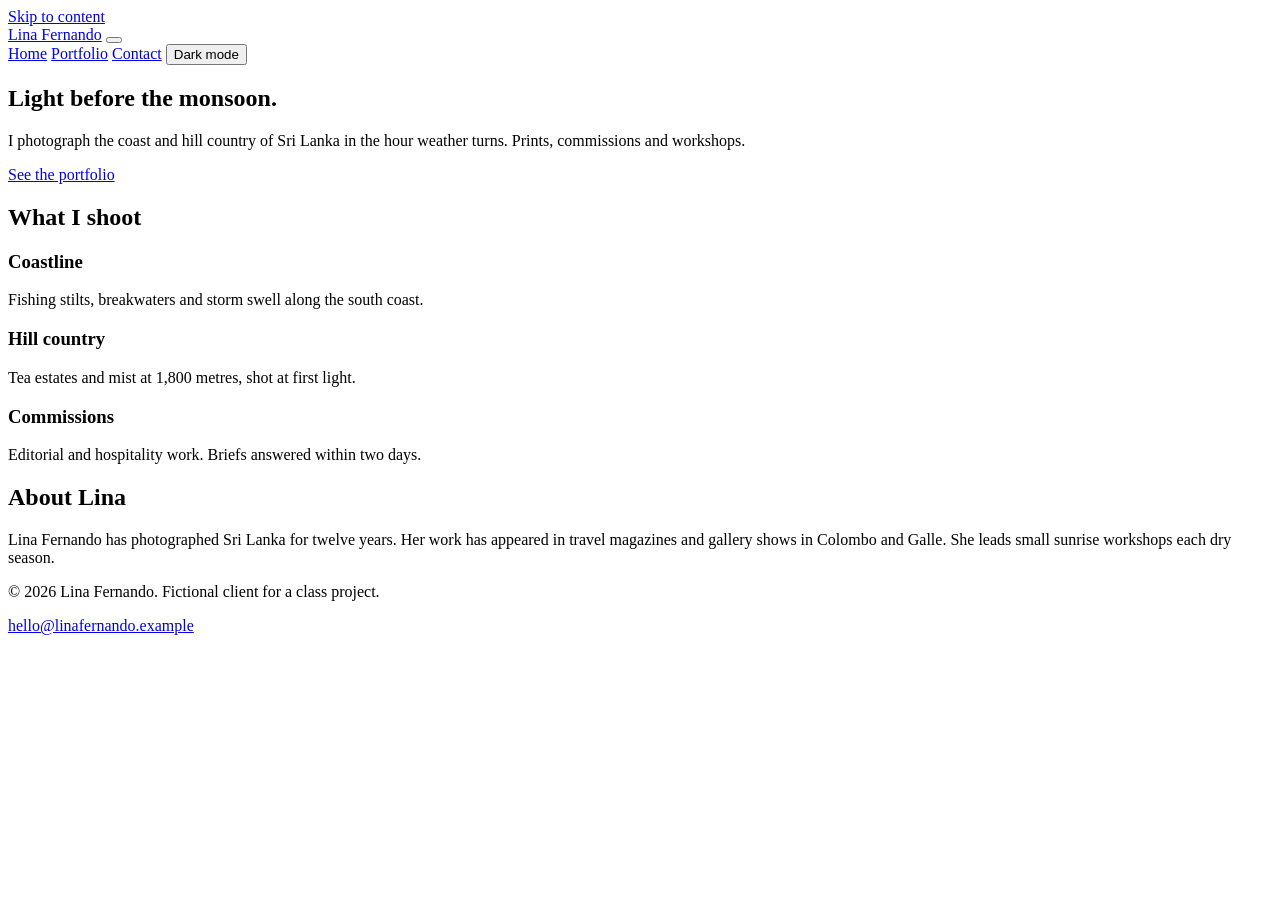
==== index.html @ 79440ab6 "Add files via upload" ====
<!DOCTYPE html>
<html lang="en">
<head>
<meta charset="UTF-8">
<meta name="viewport" content="width=device-width, initial-scale=1">
<title>Home | Lina Fernando Photography</title>
<meta name="description" content="Landscape and coastal photography by Lina Fernando, based in Sri Lanka.">
<link rel="preconnect" href="https://fonts.googleapis.com">
<link rel="stylesheet" href="https://fonts.googleapis.com/css2?family=Spectral:wght@400;600;800&family=Work+Sans:wght@400;500;600&display=swap">
<link rel="stylesheet" href="css/layout.css">
<link rel="stylesheet" href="css/style.css">
<script src="js/theme.js"></script>
</head>
<body>
<a class="skip" href="#main">Skip to content</a>
<header class="site-header">
  <a class="brand" href="index.html">Lina Fernando</a>
  <button class="menu-btn" id="menuBtn" aria-expanded="false" aria-controls="nav" aria-label="Toggle menu"><span></span><span></span><span></span></button>
  <nav id="nav" class="nav" aria-label="Main">
    <a href="index.html" aria-current="page">Home</a>
    <a href="portfolio.html">Portfolio</a>
    <a href="contact.html">Contact</a>
    <button id="themeBtn" class="theme-btn" aria-label="Toggle dark mode">Dark mode</button>
  </nav>
</header>
<main id="main">
  <section class="hero">
    <div class="hero-text">
      <h1>Light before the monsoon.</h1>
      <p>I photograph the coast and hill country of Sri Lanka in the hour weather turns. Prints, commissions and workshops.</p>
      <a class="btn" href="portfolio.html">See the portfolio</a>
    </div>
    <div class="hero-art" role="img" aria-label="Abstract sunrise over the sea"></div>
  </section>
  <section class="section">
    <h2>What I shoot</h2>
    <div class="grid-3">
      <article class="card"><h3>Coastline</h3><p>Fishing stilts, breakwaters and storm swell along the south coast.</p></article>
      <article class="card"><h3>Hill country</h3><p>Tea estates and mist at 1,800 metres, shot at first light.</p></article>
      <article class="card"><h3>Commissions</h3><p>Editorial and hospitality work. Briefs answered within two days.</p></article>
    </div>
  </section>
  <section class="section about">
    <h2>About Lina</h2>
    <p>Lina Fernando has photographed Sri Lanka for twelve years. Her work has appeared in travel magazines and gallery shows in Colombo and Galle. She leads small sunrise workshops each dry season.</p>
  </section>
</main>
<footer class="site-footer">
  <p>&copy; 2026 Lina Fernando. Fictional client for a class project.</p>
  <p><a href="contact.html">hello@linafernando.example</a></p>
</footer>
<script src="js/nav.js"></script>

</body>
</html>
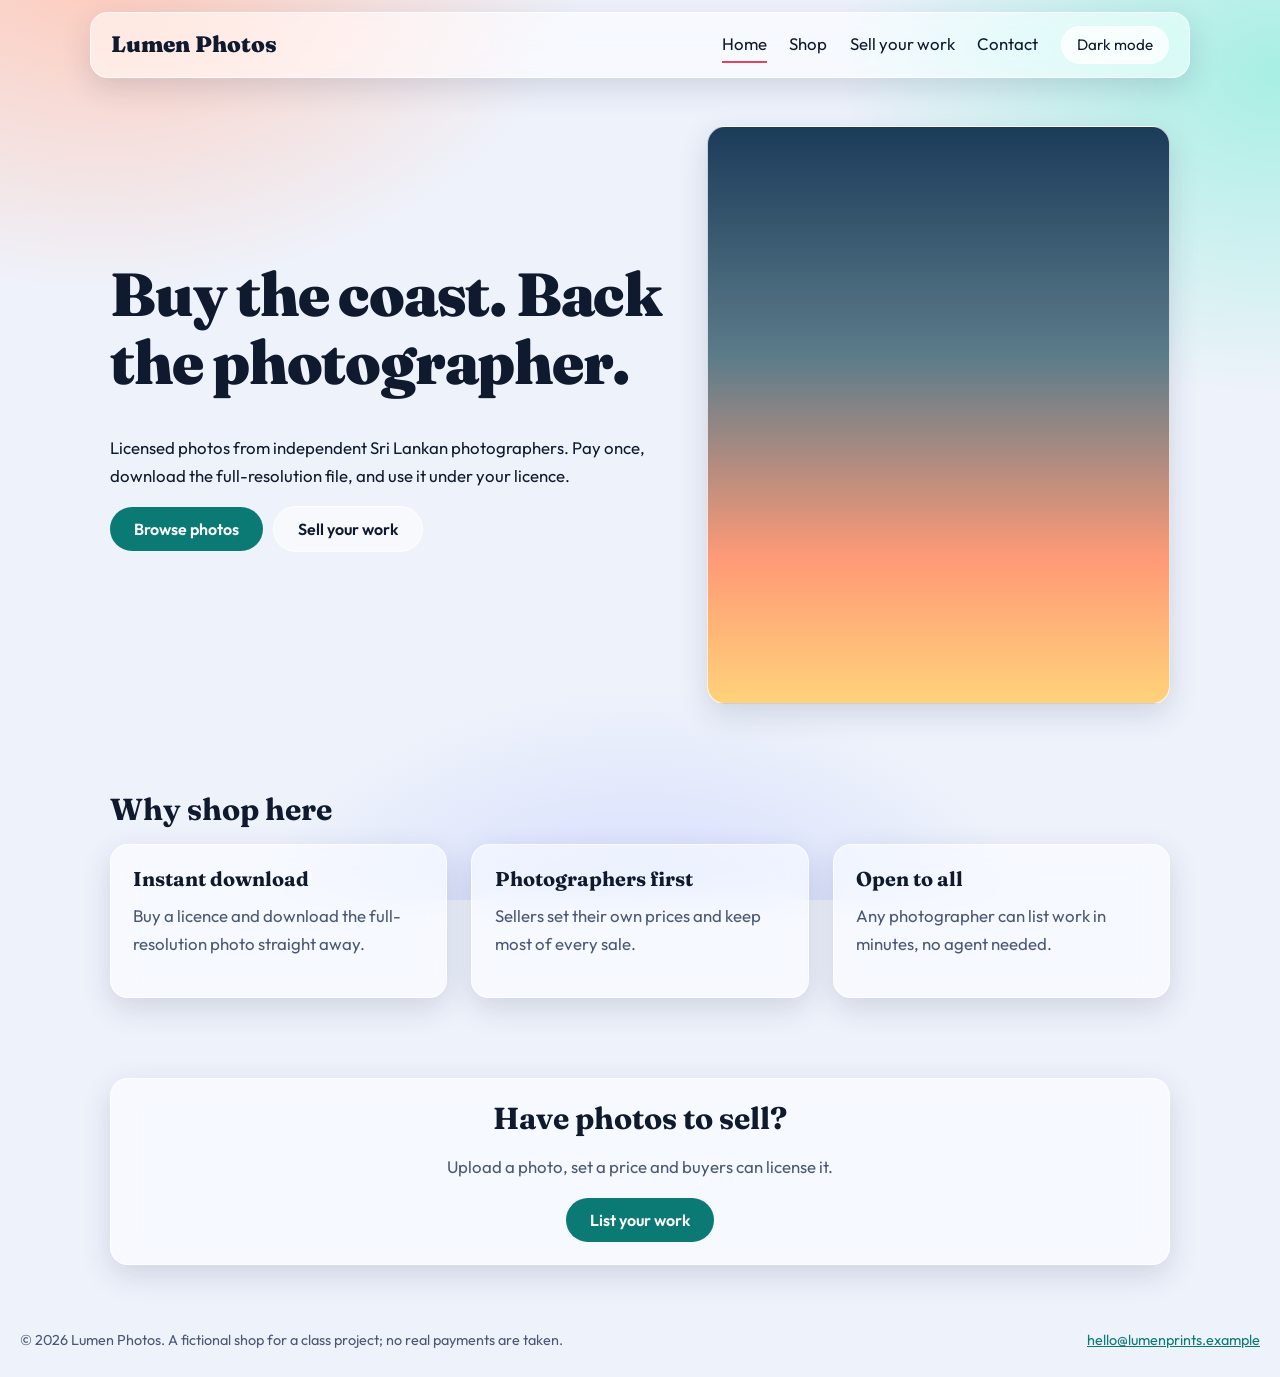
==== commit d04b5c4d: "Add files via upload" ====
--- a/index.html
+++ b/index.html
@@ -3,51 +3,51 @@
 <head>
 <meta charset="UTF-8">
 <meta name="viewport" content="width=device-width, initial-scale=1">
-<title>Home | Lina Fernando Photography</title>
-<meta name="description" content="Landscape and coastal photography by Lina Fernando, based in Sri Lanka.">
+<title>Home | Lumen Photos</title>
+<meta name="description" content="Lumen Photos: license photos from independent Sri Lankan photographers, or sell your own.">
 <link rel="preconnect" href="https://fonts.googleapis.com">
-<link rel="stylesheet" href="https://fonts.googleapis.com/css2?family=Spectral:wght@400;600;800&family=Work+Sans:wght@400;500;600&display=swap">
+<link rel="stylesheet" href="https://fonts.googleapis.com/css2?family=Fraunces:wght@500;700;900&family=Outfit:wght@400;500;600&display=swap">
 <link rel="stylesheet" href="css/layout.css">
 <link rel="stylesheet" href="css/style.css">
 <script src="js/theme.js"></script>
 </head>
 <body>
 <a class="skip" href="#main">Skip to content</a>
-<header class="site-header">
-  <a class="brand" href="index.html">Lina Fernando</a>
+<header class="site-header glass">
+  <a class="brand" href="index.html">Lumen Photos</a>
   <button class="menu-btn" id="menuBtn" aria-expanded="false" aria-controls="nav" aria-label="Toggle menu"><span></span><span></span><span></span></button>
   <nav id="nav" class="nav" aria-label="Main">
     <a href="index.html" aria-current="page">Home</a>
-    <a href="portfolio.html">Portfolio</a>
+    <a href="portfolio.html">Shop</a>
+    <a href="sell.html">Sell your work</a>
     <a href="contact.html">Contact</a>
-    <button id="themeBtn" class="theme-btn" aria-label="Toggle dark mode">Dark mode</button>
+    <button id="themeBtn" class="pill" aria-label="Toggle dark mode">Dark mode</button>
   </nav>
 </header>
 <main id="main">
   <section class="hero">
     <div class="hero-text">
-      <h1>Light before the monsoon.</h1>
-      <p>I photograph the coast and hill country of Sri Lanka in the hour weather turns. Prints, commissions and workshops.</p>
-      <a class="btn" href="portfolio.html">See the portfolio</a>
+      <h1>Buy the coast. Back the photographer.</h1>
+      <p>Licensed photos from independent Sri Lankan photographers. Pay once, download the full-resolution file, and use it under your licence.</p>
+      <p class="btn-row"><a class="btn" href="portfolio.html">Browse photos</a> <a class="btn ghost" href="sell.html">Sell your work</a></p>
     </div>
-    <div class="hero-art" role="img" aria-label="Abstract sunrise over the sea"></div>
+    <div class="hero-art glass" role="img" aria-label="Abstract sunrise over the sea"></div>
   </section>
   <section class="section">
-    <h2>What I shoot</h2>
+    <h2>Why shop here</h2>
     <div class="grid-3">
-      <article class="card"><h3>Coastline</h3><p>Fishing stilts, breakwaters and storm swell along the south coast.</p></article>
-      <article class="card"><h3>Hill country</h3><p>Tea estates and mist at 1,800 metres, shot at first light.</p></article>
-      <article class="card"><h3>Commissions</h3><p>Editorial and hospitality work. Briefs answered within two days.</p></article>
+      <article class="card glass"><h3>Instant download</h3><p>Buy a licence and download the full-resolution photo straight away.</p></article>
+      <article class="card glass"><h3>Photographers first</h3><p>Sellers set their own prices and keep most of every sale.</p></article>
+      <article class="card glass"><h3>Open to all</h3><p>Any photographer can list work in minutes, no agent needed.</p></article>
     </div>
   </section>
-  <section class="section about">
-    <h2>About Lina</h2>
-    <p>Lina Fernando has photographed Sri Lanka for twelve years. Her work has appeared in travel magazines and gallery shows in Colombo and Galle. She leads small sunrise workshops each dry season.</p>
+  <section class="section">
+    <div class="card glass cta"><h2>Have photos to sell?</h2><p>Upload a photo, set a price and buyers can license it.</p><a class="btn" href="sell.html">List your work</a></div>
   </section>
 </main>
 <footer class="site-footer">
-  <p>&copy; 2026 Lina Fernando. Fictional client for a class project.</p>
-  <p><a href="contact.html">hello@linafernando.example</a></p>
+  <p>&copy; 2026 Lumen Photos. A fictional shop for a class project; no real payments are taken.</p>
+  <p><a href="contact.html">hello@lumenprints.example</a></p>
 </footer>
 <script src="js/nav.js"></script>
 
--- a/css/layout.css
+++ b/css/layout.css
@@ -0,0 +1,35 @@
+/* Layout: structure and responsive behaviour (CSS Layout Designer) */
+*,*::before,*::after{box-sizing:border-box}
+body{margin:0;min-height:100vh;display:flex;flex-direction:column}
+main{flex:1}
+.site-header{display:flex;align-items:center;justify-content:space-between;padding:.8rem 1.25rem;position:sticky;top:.75rem;margin:.75rem auto 0;width:min(1100px,calc(100% - 1.5rem));z-index:8}
+.nav{display:flex;align-items:center;gap:1.4rem}
+.menu-btn{display:none}
+.hero{display:grid;grid-template-columns:1.1fr .9fr;gap:2rem;align-items:center;padding:3rem 1.25rem;max-width:1100px;margin:0 auto}
+.hero-art{aspect-ratio:4/5}
+.section{max-width:1100px;margin:0 auto;padding:2.5rem 1.25rem}
+.narrow{max-width:640px}
+.grid-3{display:grid;grid-template-columns:repeat(3,1fr);gap:1.5rem}
+.filters,.btn-row,.buy-row{display:flex;flex-wrap:wrap;gap:.6rem;align-items:center}
+.filters{margin:1rem 0 1.5rem}
+.buy-row{justify-content:space-between;margin-top:.5rem}
+.field{display:flex;flex-direction:column;gap:.35rem;margin-bottom:1.1rem}
+.site-footer{display:flex;justify-content:space-between;flex-wrap:wrap;gap:.5rem;padding:1.5rem 1.25rem}
+.modal{position:fixed;inset:0;display:flex;align-items:center;justify-content:center;padding:1rem;z-index:20}
+.modal[hidden]{display:none}
+.modal-box{position:relative;width:min(560px,100%);max-height:90vh;overflow:auto;padding:1.5rem}
+.modal-art{aspect-ratio:16/10;margin-bottom:1rem}
+.modal-close{position:absolute;top:.5rem;right:.75rem}
+
+@media (max-width:900px){ /* tablet */
+  .grid-3{grid-template-columns:repeat(2,1fr)}
+  .hero{grid-template-columns:1fr}
+  .hero-art{aspect-ratio:16/9}
+  .nav{gap:.9rem}
+}
+@media (max-width:700px){ /* mobile */
+  .grid-3{grid-template-columns:1fr}
+  .menu-btn{display:flex;flex-direction:column;gap:5px;padding:.5rem}
+  .nav{display:none;position:absolute;top:calc(100% + .5rem);left:0;right:0;flex-direction:column;align-items:flex-start;padding:1rem 1.25rem;gap:1rem}
+  .nav.open{display:flex}
+}
--- a/css/style.css
+++ b/css/style.css
@@ -0,0 +1,70 @@
+/* Style: theme, colours, glass effect, typography (CSS Styling Designer) */
+:root{
+  --ink:#0f1a2e; --muted:#4a5875; --accent:#0b7a74; --accent-ink:#ffffff; --pop:#e5435c;
+  --glass:rgba(255,255,255,.55); --glass-line:rgba(255,255,255,.75); --field:rgba(255,255,255,.8);
+  --shadow:0 10px 30px rgba(30,40,80,.15); --error:#b3261e;
+  --bg:radial-gradient(800px 560px at 8% -5%,#ffc9b8 0,transparent 60%),radial-gradient(760px 560px at 100% 8%,#a8efe3 0,transparent 58%),radial-gradient(700px 500px at 50% 110%,#cdd6ff 0,transparent 60%),#eef2fb;
+  --font-head:"Fraunces",Georgia,serif; --font-body:"Outfit",system-ui,sans-serif;
+}
+:root[data-theme="dark"]{
+  --ink:#eaf0ff; --muted:#a9b6d3; --accent:#3ee0cf; --accent-ink:#06201d; --pop:#ff7a8e;
+  --glass:rgba(255,255,255,.08); --glass-line:rgba(255,255,255,.18); --field:rgba(255,255,255,.07);
+  --shadow:0 10px 34px rgba(0,0,0,.45); --error:#ff9a90;
+  --bg:radial-gradient(800px 560px at 8% -5%,rgba(255,93,115,.35) 0,transparent 60%),radial-gradient(760px 560px at 100% 8%,rgba(25,195,177,.30) 0,transparent 58%),radial-gradient(700px 500px at 50% 110%,rgba(91,75,255,.28) 0,transparent 60%),#0a1020;
+}
+body{background:var(--bg);background-attachment:fixed;color:var(--ink);font:400 1.05rem/1.65 var(--font-body);transition:color .3s}
+h1,h2,h3,.brand{font-family:var(--font-head);line-height:1.12;margin:0 0 .6em}
+h1{font-size:clamp(2.3rem,5.2vw,3.8rem);font-weight:900;letter-spacing:-.02em}
+h2{font-size:1.9rem;font-weight:700} h3{font-size:1.25rem;font-weight:700}
+p{max-width:65ch;margin:0 0 1em;color:var(--muted)}
+h1+p,.hero p:first-of-type{color:var(--ink)}
+a{color:var(--accent)}
+:focus-visible{outline:3px solid var(--pop);outline-offset:2px}
+.skip{position:absolute;left:-999px} .skip:focus{left:1rem;top:1rem;background:var(--glass);padding:.5rem;z-index:40}
+
+/* Glass effect: translucent fill + blur + light border */
+.glass{background:var(--glass);border:1px solid var(--glass-line);border-radius:18px;box-shadow:var(--shadow);-webkit-backdrop-filter:blur(16px) saturate(150%);backdrop-filter:blur(16px) saturate(150%)}
+
+.brand{font-size:1.4rem;font-weight:900;text-decoration:none;color:var(--ink);margin:0}
+.nav a{color:var(--ink);text-decoration:none;padding:.2rem 0;border-bottom:2px solid transparent;transition:border-color .2s}
+.nav a:hover,.nav a[aria-current="page"]{border-color:var(--pop)}
+.pill,.filter,.modal-close{background:var(--field);border:1px solid var(--glass-line);color:var(--ink);font:inherit;font-size:.95rem;cursor:pointer;border-radius:999px;padding:.35rem .95rem;transition:background .2s,border-color .2s}
+.pill:hover,.filter:hover{border-color:var(--accent)}
+.menu-btn{background:none;border:none;cursor:pointer} .menu-btn span{display:block;width:24px;height:2px;background:var(--ink)}
+.btn{display:inline-block;background:var(--accent);color:var(--accent-ink);border:0;border-radius:999px;padding:.75rem 1.5rem;font:600 1rem var(--font-body);text-decoration:none;cursor:pointer;transition:transform .2s,box-shadow .2s}
+.btn:hover{transform:translateY(-2px);box-shadow:0 8px 18px rgba(0,0,0,.25)}
+.btn.small{padding:.45rem 1.1rem;font-size:.95rem}
+.btn.ghost{background:var(--glass);color:var(--ink);border:1px solid var(--glass-line);-webkit-backdrop-filter:blur(10px);backdrop-filter:blur(10px)}
+.hero h1{animation:rise .9s ease-out both}
+.hero p,.hero .btn-row{animation:rise .9s .2s ease-out both}
+.hero-art{background:linear-gradient(180deg,#1b3b5a 0%,#5c7c8a 40%,#ff9a76 75%,#ffd27a 100%);padding:0}
+@keyframes rise{from{opacity:0;transform:translateY(18px)}to{opacity:1;transform:none}}
+.card{padding:1.4rem}
+.cta{text-align:center} .cta p{margin-inline:auto}
+.card.work{padding:0;overflow:hidden;transition:transform .25s}
+.card.work:hover{transform:translateY(-4px)}
+.work-art{display:block;width:100%;border:0;aspect-ratio:4/3;cursor:pointer;padding:0}
+.work-info{padding:1rem 1.1rem 1.2rem}
+.work-info h3{margin-bottom:.15em}
+.meta{color:var(--accent);font-size:.92rem;margin:0}
+.price{font:700 1.25rem var(--font-head)}
+.filter[aria-pressed="true"]{background:var(--accent);color:var(--accent-ink);border-color:var(--accent)}
+.form-card{padding:1.5rem}
+label{font-weight:600}
+input,select,textarea{font:inherit;color:var(--ink);background:var(--field);border:1px solid var(--glass-line);border-radius:10px;padding:.65rem}
+input.invalid,textarea.invalid{border-color:var(--error)}
+.error{color:var(--error);font-size:.9rem;min-height:1.2em}
+.status{margin-top:1rem;font-weight:600;color:var(--accent)}
+.modal{background:rgba(8,14,30,.55);-webkit-backdrop-filter:blur(6px);backdrop-filter:blur(6px)}
+.modal-box{animation:rise .3s ease-out}
+.modal-art,.work-art{border-radius:0;background-size:cover}
+.modal-art{border-radius:12px}
+.site-footer{font-size:.9rem;color:var(--muted)} .site-footer p{margin:0}
+@media (max-width:700px){.nav{background:var(--glass);border:1px solid var(--glass-line);border-radius:18px;-webkit-backdrop-filter:blur(16px);backdrop-filter:blur(16px)}}
+@media (prefers-reduced-motion:reduce){*{animation:none!important;transition:none!important}}
+fieldset.tiers{border:0;padding:0;margin:0 0 1rem}
+.tiers legend{font-weight:600;margin-bottom:.5rem}
+.tier{display:flex;gap:.7rem;align-items:flex-start;padding:.7rem .9rem;margin-bottom:.5rem;border:1px solid var(--glass-line);border-radius:12px;background:var(--field);cursor:pointer;font-weight:400}
+.tier:has(input:checked){border-color:var(--accent)}
+.tier small{color:var(--muted)} .tier em{font-style:normal;color:var(--accent);font-weight:600}
+#licDone .btn-row{margin-top:1rem}
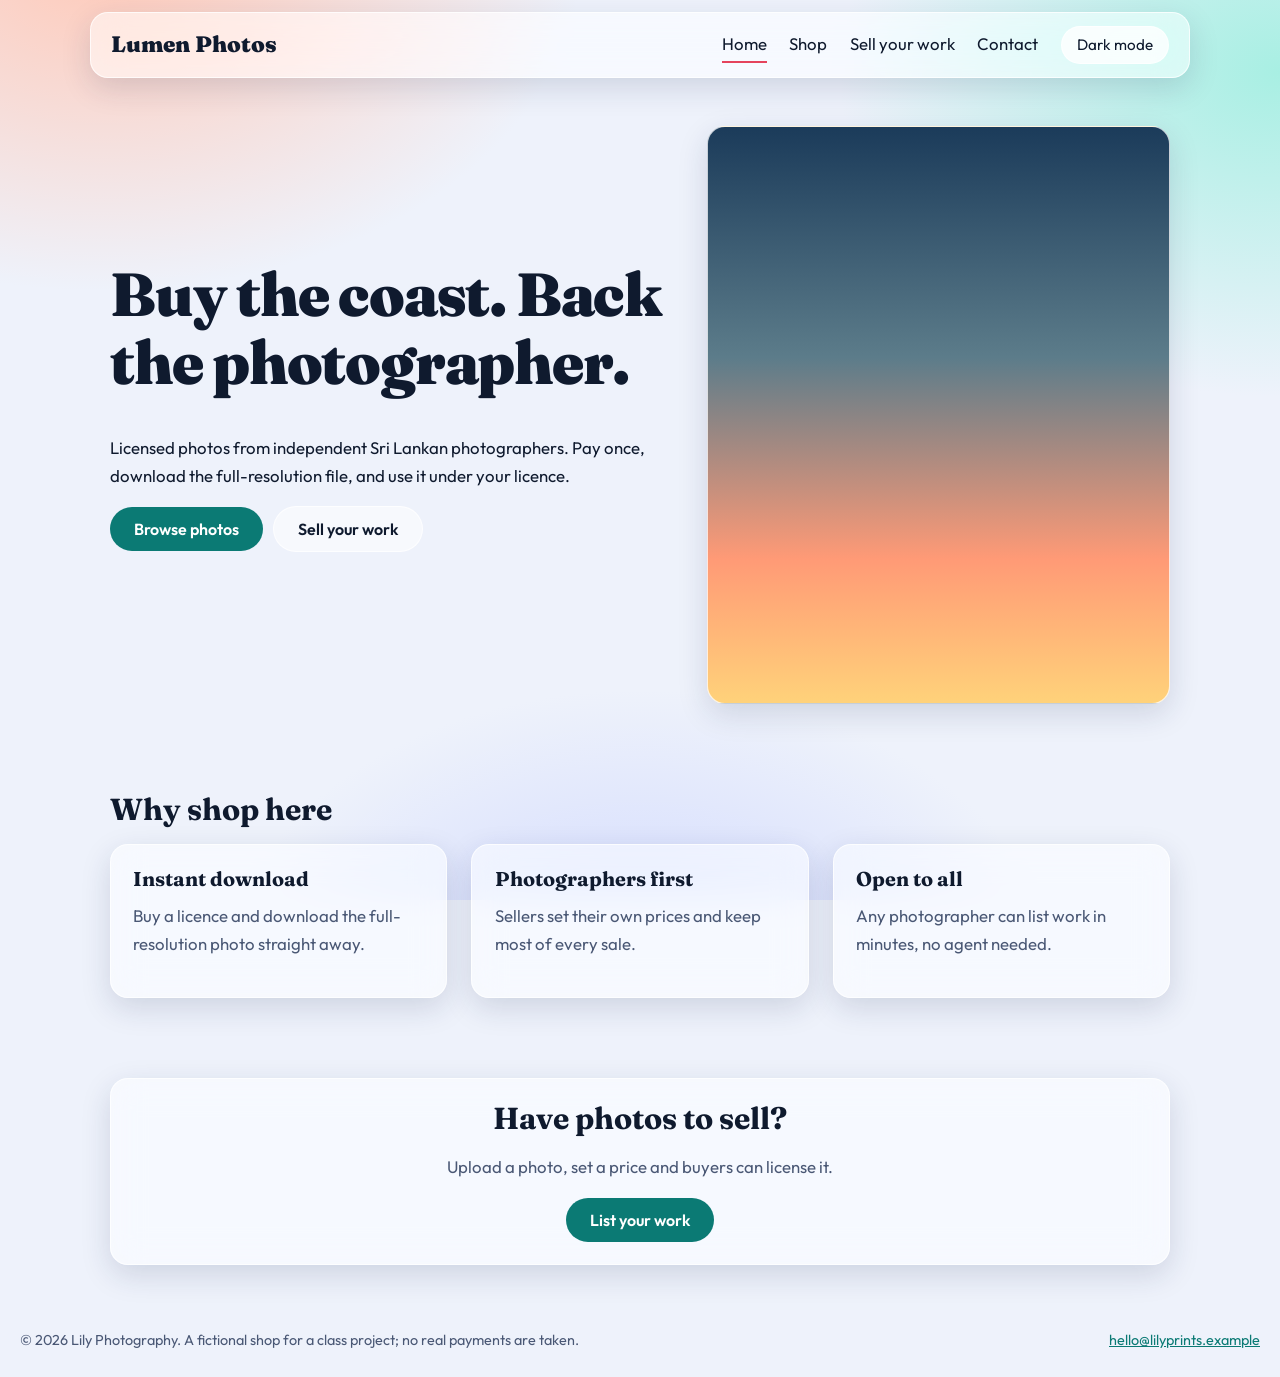
==== commit a84b5004: "Update index.html" ====
--- a/index.html
+++ b/index.html
@@ -3,7 +3,7 @@
 <head>
 <meta charset="UTF-8">
 <meta name="viewport" content="width=device-width, initial-scale=1">
-<title>Home | Lumen Photos</title>
+<title>Home | Lily-Photography</title>
 <meta name="description" content="Lumen Photos: license photos from independent Sri Lankan photographers, or sell your own.">
 <link rel="preconnect" href="https://fonts.googleapis.com">
 <link rel="stylesheet" href="https://fonts.googleapis.com/css2?family=Fraunces:wght@500;700;900&family=Outfit:wght@400;500;600&display=swap">
@@ -46,8 +46,8 @@
   </section>
 </main>
 <footer class="site-footer">
-  <p>&copy; 2026 Lumen Photos. A fictional shop for a class project; no real payments are taken.</p>
-  <p><a href="contact.html">hello@lumenprints.example</a></p>
+  <p>&copy; 2026 Lily Photography. A fictional shop for a class project; no real payments are taken.</p>
+  <p><a href="contact.html">hello@lilyprints.example</a></p>
 </footer>
 <script src="js/nav.js"></script>
 
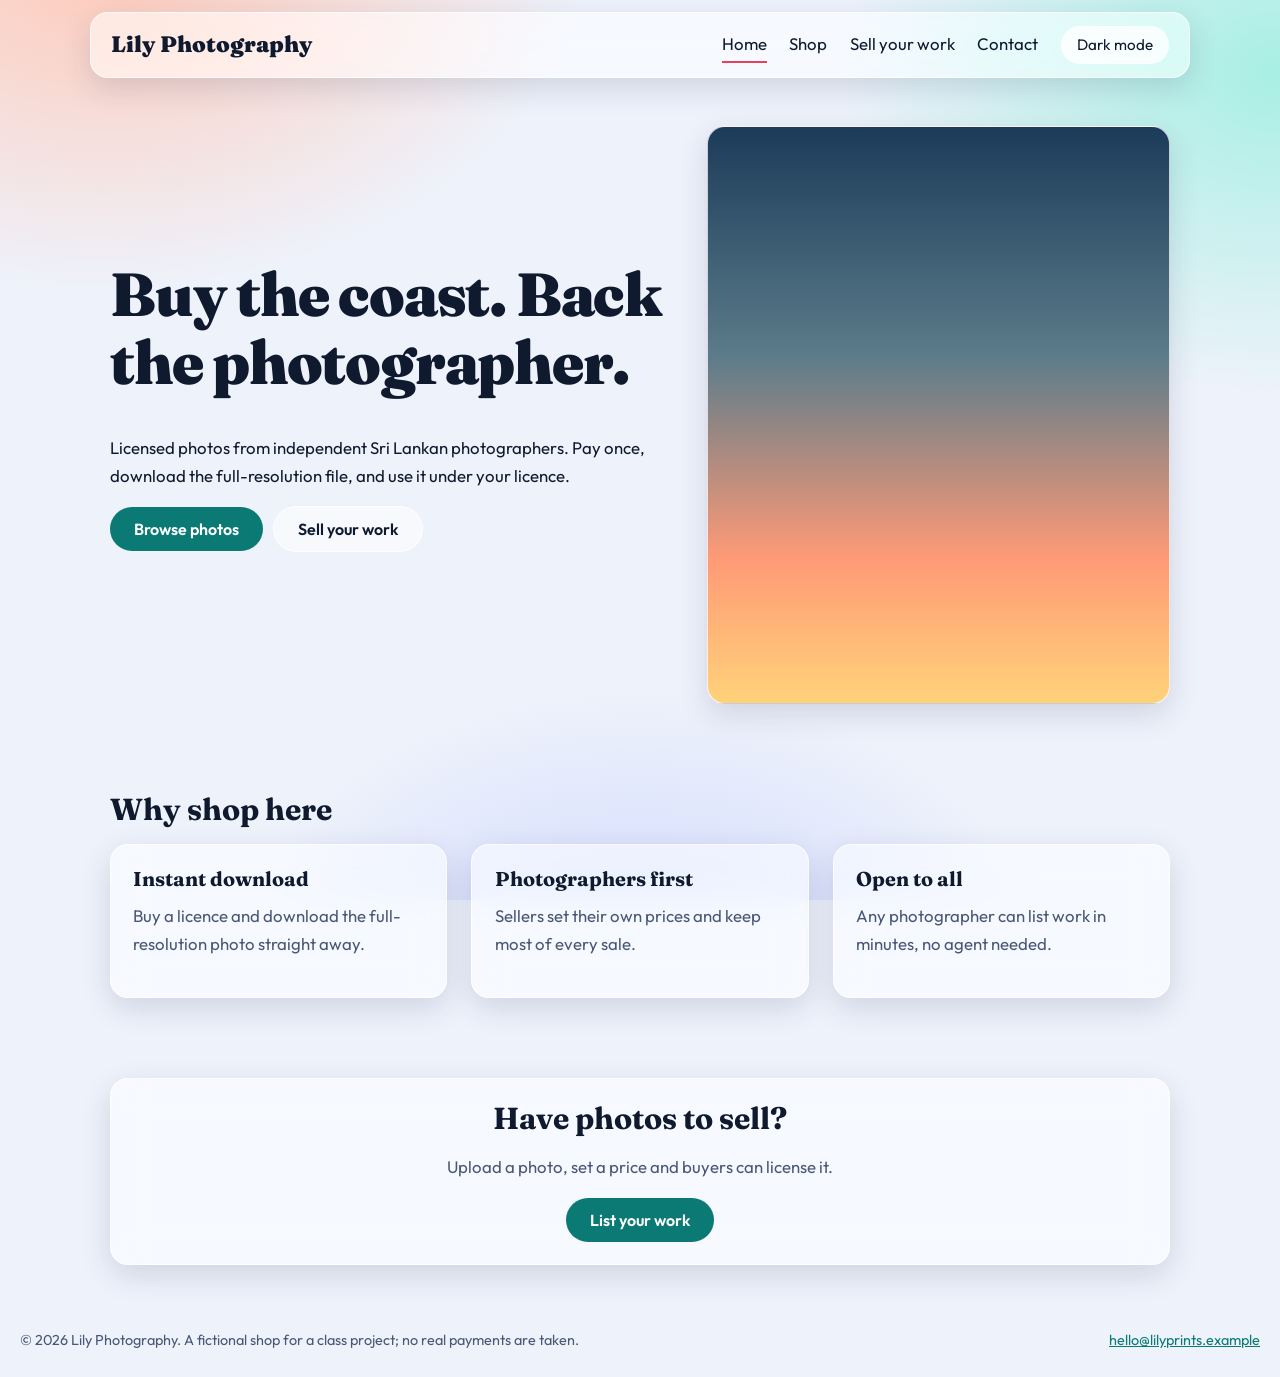
==== commit 88e9db82: "Update index.html" ====
--- a/index.html
+++ b/index.html
@@ -4,7 +4,7 @@
 <meta charset="UTF-8">
 <meta name="viewport" content="width=device-width, initial-scale=1">
 <title>Home | Lily-Photography</title>
-<meta name="description" content="Lumen Photos: license photos from independent Sri Lankan photographers, or sell your own.">
+<meta name="description" content="Lily Photography: license photos from independent Sri Lankan photographers, or sell your own.">
 <link rel="preconnect" href="https://fonts.googleapis.com">
 <link rel="stylesheet" href="https://fonts.googleapis.com/css2?family=Fraunces:wght@500;700;900&family=Outfit:wght@400;500;600&display=swap">
 <link rel="stylesheet" href="css/layout.css">
@@ -14,7 +14,7 @@
 <body>
 <a class="skip" href="#main">Skip to content</a>
 <header class="site-header glass">
-  <a class="brand" href="index.html">Lumen Photos</a>
+  <a class="brand" href="index.html">Lily Photography</a>
   <button class="menu-btn" id="menuBtn" aria-expanded="false" aria-controls="nav" aria-label="Toggle menu"><span></span><span></span><span></span></button>
   <nav id="nav" class="nav" aria-label="Main">
     <a href="index.html" aria-current="page">Home</a>
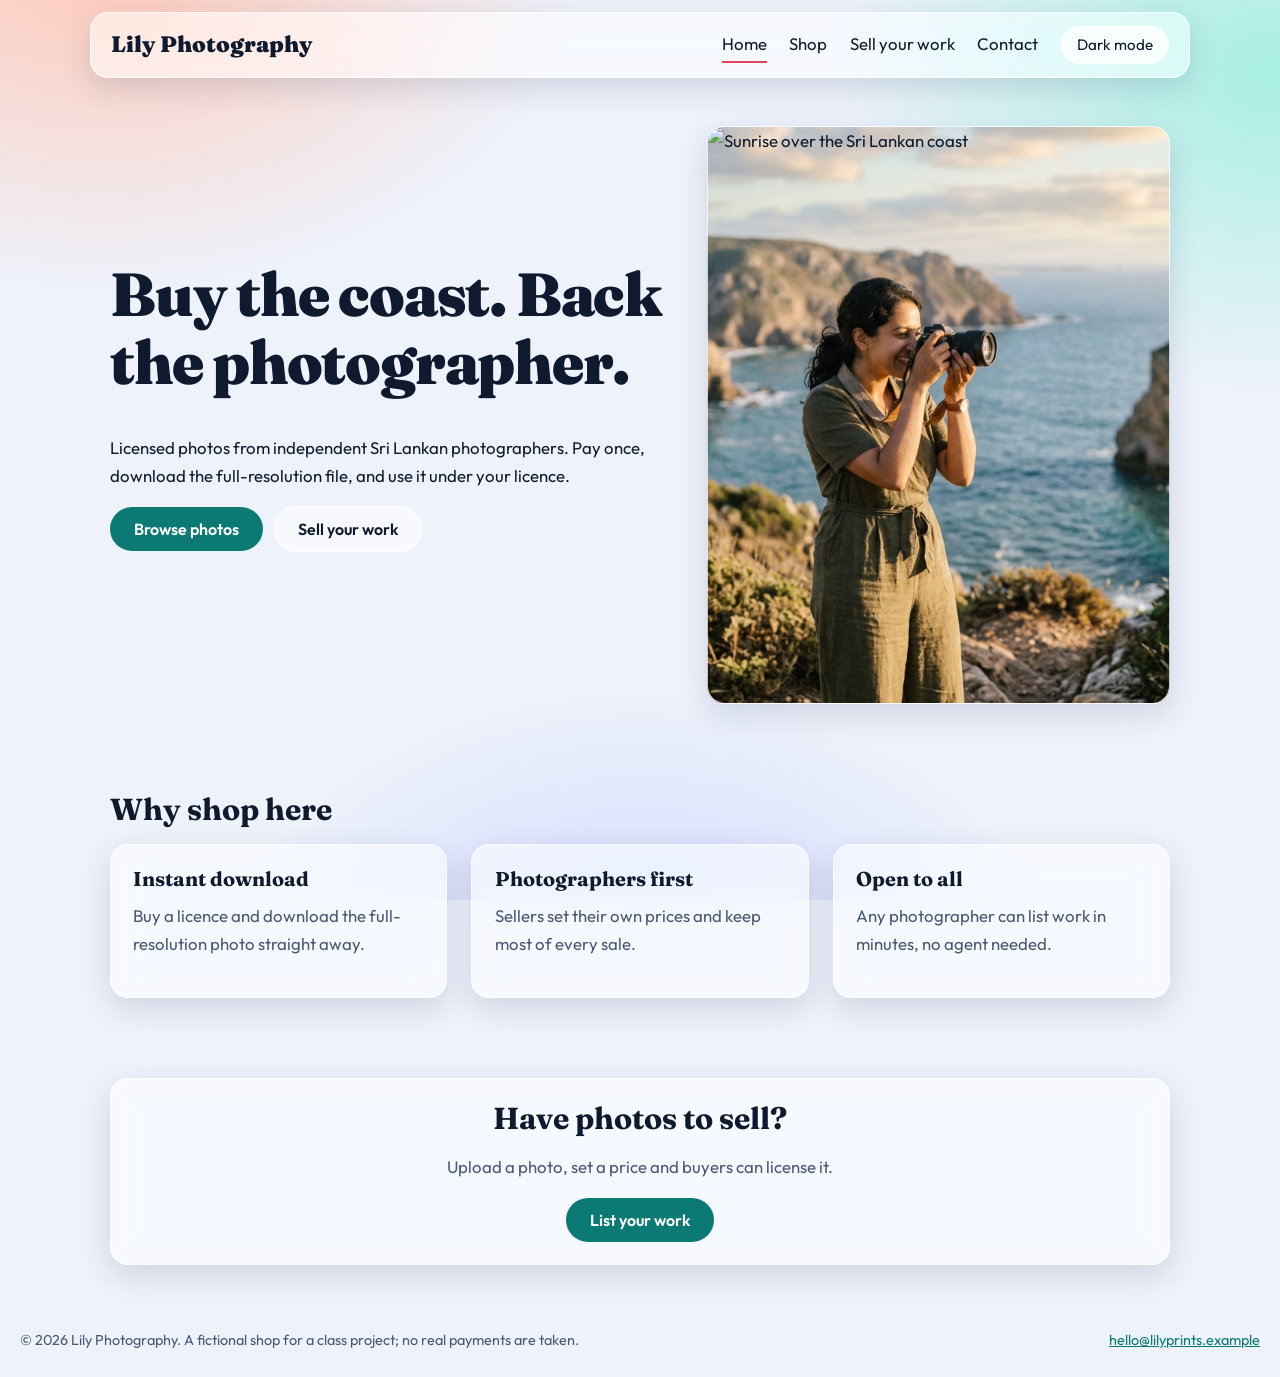
==== commit 6ec786a1: "Update index.html" ====
--- a/index.html
+++ b/index.html
@@ -31,7 +31,7 @@
       <p>Licensed photos from independent Sri Lankan photographers. Pay once, download the full-resolution file, and use it under your licence.</p>
       <p class="btn-row"><a class="btn" href="portfolio.html">Browse photos</a> <a class="btn ghost" href="sell.html">Sell your work</a></p>
     </div>
-    <div class="hero-art glass" role="img" aria-label="Abstract sunrise over the sea"></div>
+   <img class="hero-art glass" src="images/hero.jpg" alt="Sunrise over the Sri Lankan coast" style="object-fit:cover;width:100%;">
   </section>
   <section class="section">
     <h2>Why shop here</h2>
--- a/css/style.css
+++ b/css/style.css
@@ -35,9 +35,11 @@
 .btn:hover{transform:translateY(-2px);box-shadow:0 8px 18px rgba(0,0,0,.25)}
 .btn.small{padding:.45rem 1.1rem;font-size:.95rem}
 .btn.ghost{background:var(--glass);color:var(--ink);border:1px solid var(--glass-line);-webkit-backdrop-filter:blur(10px);backdrop-filter:blur(10px)}
+
 .hero h1{animation:rise .9s ease-out both}
 .hero p,.hero .btn-row{animation:rise .9s .2s ease-out both}
-.hero-art{background:linear-gradient(180deg,#1b3b5a 0%,#5c7c8a 40%,#ff9a76 75%,#ffd27a 100%);padding:0}
+.hero-art{background:url("../images/Home.jpg") center / cover no-repeat}
+
 @keyframes rise{from{opacity:0;transform:translateY(18px)}to{opacity:1;transform:none}}
 .card{padding:1.4rem}
 .cta{text-align:center} .cta p{margin-inline:auto}
